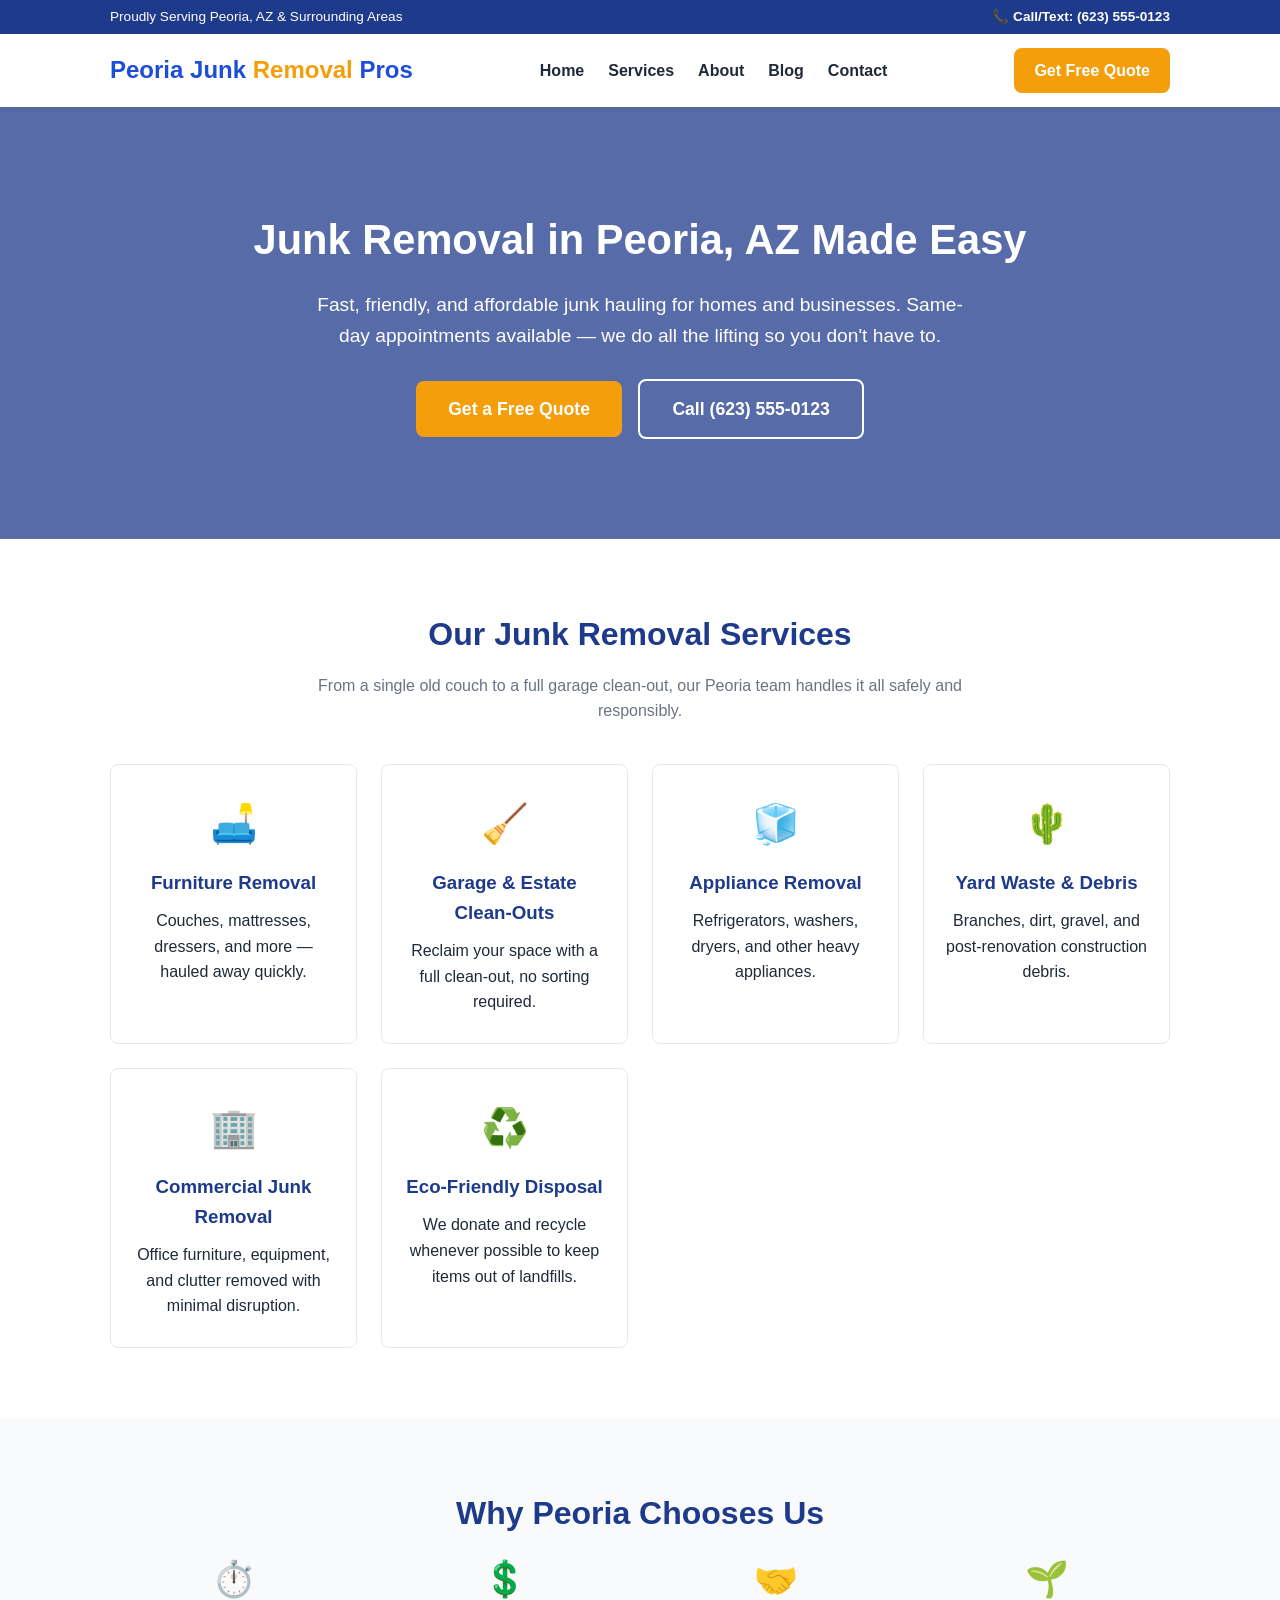
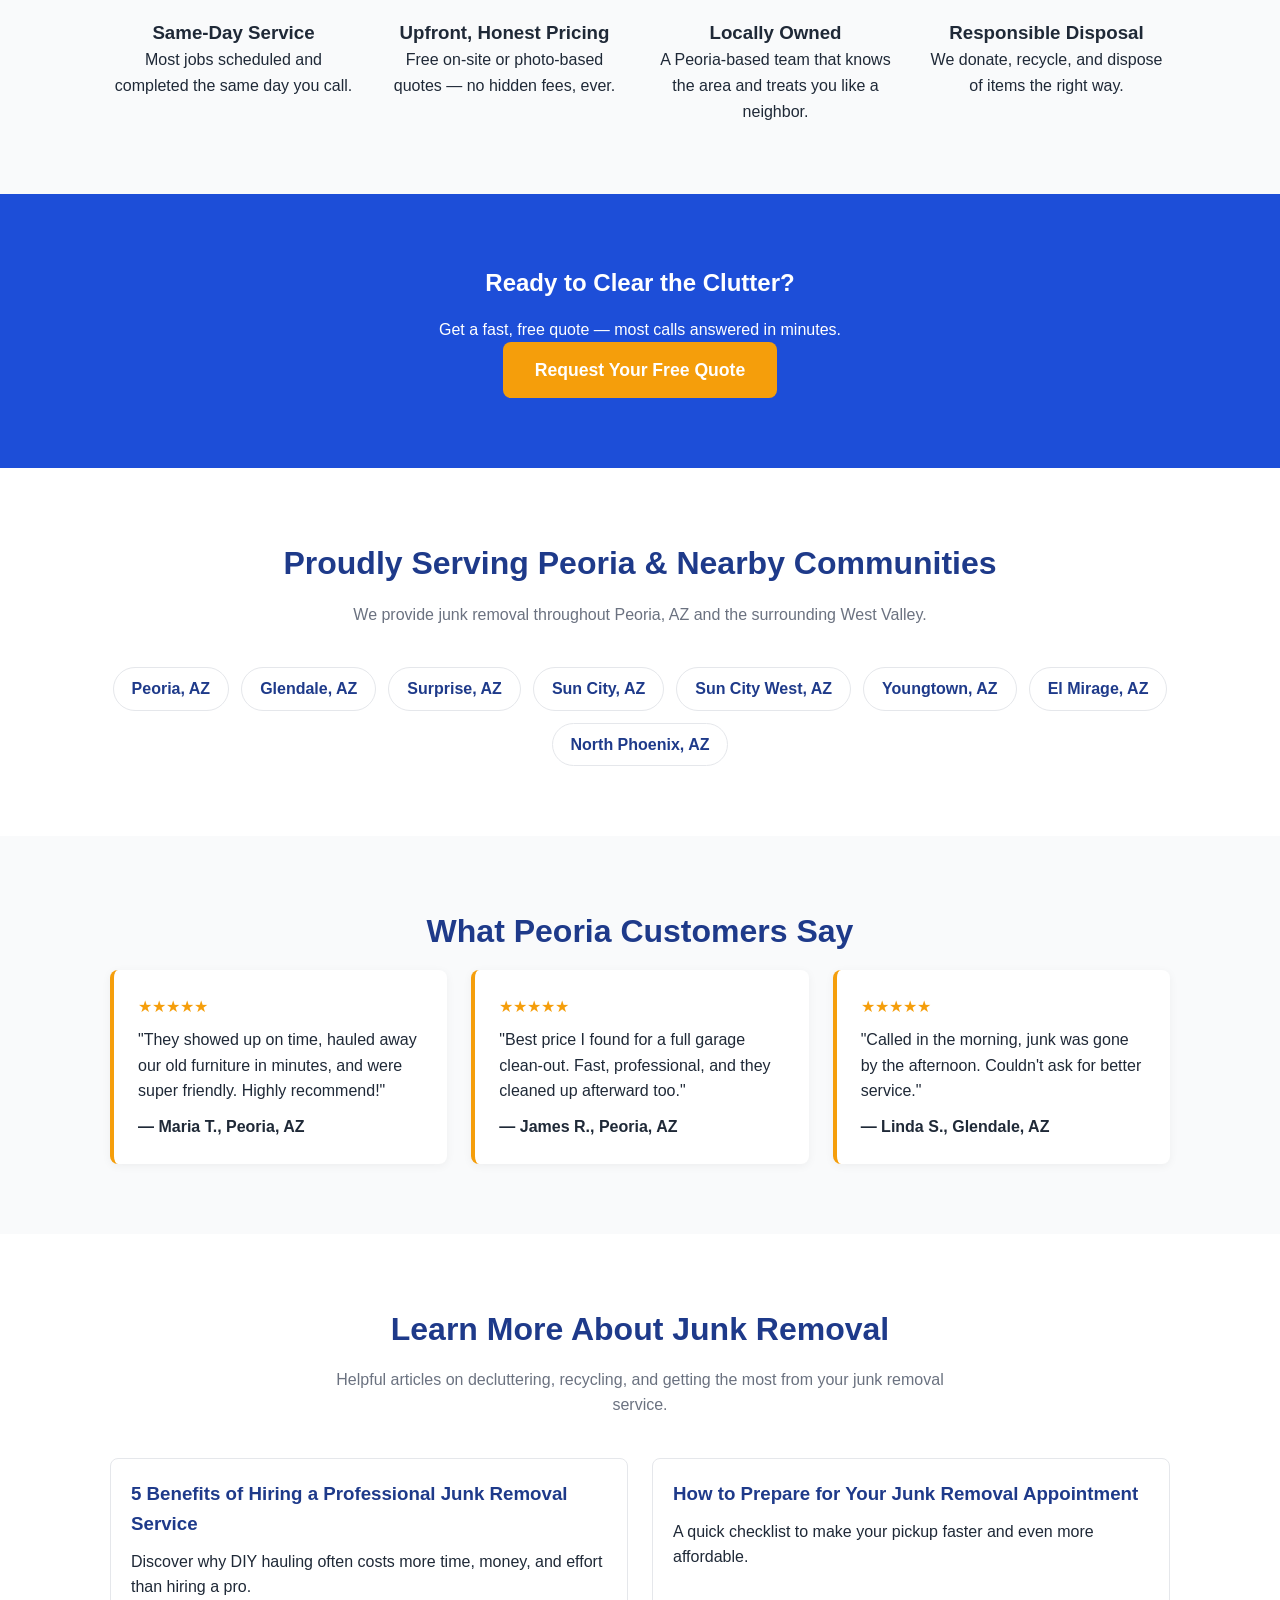
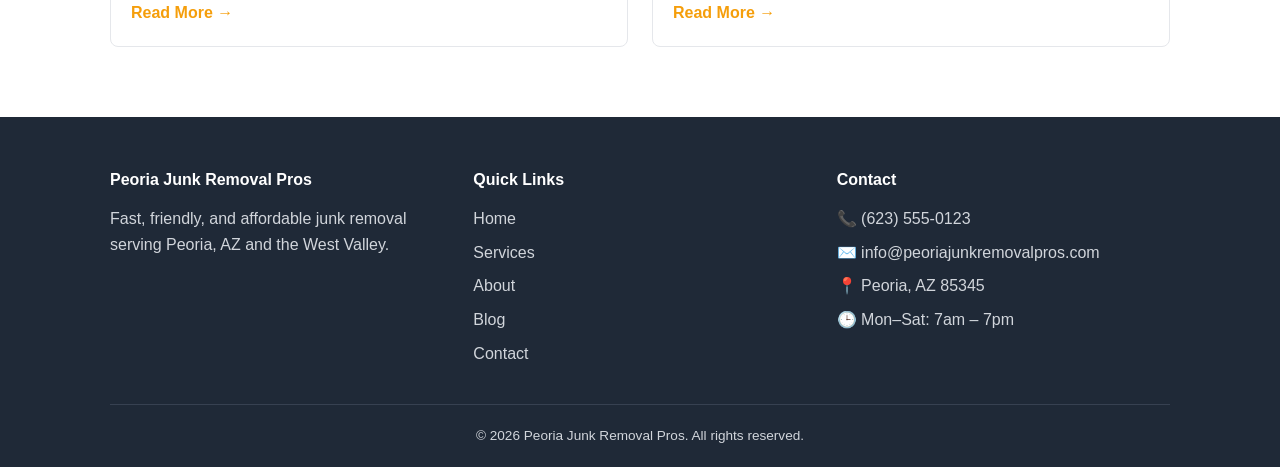
==== index.html @ 0cfc4e04 "Initial junk removal website for Peoria, AZ" ====
<!DOCTYPE html>
<html lang="en">
<head>
<meta charset="UTF-8">
<meta name="viewport" content="width=device-width, initial-scale=1.0">
<title>Junk Removal Peoria AZ | Fast, Affordable Hauling | Peoria Junk Removal Pros</title>
<meta name="description" content="Same-day junk removal in Peoria, AZ. We haul away furniture, appliances, yard waste & more. Free, no-obligation quotes. Locally owned & operated.">
<link rel="canonical" href="https://www.peoriajunkremovalpros.com/">
<link rel="stylesheet" href="css/style.css">
</head>
<body>

<div class="top-bar">
  <div class="container">
    <span>Proudly Serving Peoria, AZ &amp; Surrounding Areas</span>
    <a href="tel:+16235550123">📞 Call/Text: (623) 555-0123</a>
  </div>
</div>

<header class="main-header">
  <div class="container">
    <a href="index.html" class="logo">Peoria Junk <span>Removal</span> Pros</a>
    <button class="menu-toggle" aria-label="Toggle menu">☰</button>
    <nav>
      <ul>
        <li><a href="index.html">Home</a></li>
        <li><a href="services.html">Services</a></li>
        <li><a href="about.html">About</a></li>
        <li><a href="blog/index.html">Blog</a></li>
        <li><a href="contact.html">Contact</a></li>
      </ul>
    </nav>
    <a href="contact.html" class="header-cta">Get Free Quote</a>
  </div>
</header>

<section class="hero">
  <div class="container">
    <h1>Junk Removal in Peoria, AZ Made Easy</h1>
    <p>Fast, friendly, and affordable junk hauling for homes and businesses. Same-day appointments available — we do all the lifting so you don't have to.</p>
    <a href="contact.html" class="btn">Get a Free Quote</a>
    <a href="tel:+16235550123" class="btn btn-secondary">Call (623) 555-0123</a>
  </div>
</section>

<section>
  <div class="container">
    <h2 class="section-title">Our Junk Removal Services</h2>
    <p class="section-subtitle">From a single old couch to a full garage clean-out, our Peoria team handles it all safely and responsibly.</p>
    <div class="services-grid">
      <div class="service-card">
        <div class="icon">🛋️</div>
        <h3>Furniture Removal</h3>
        <p>Couches, mattresses, dressers, and more — hauled away quickly.</p>
      </div>
      <div class="service-card">
        <div class="icon">🧹</div>
        <h3>Garage &amp; Estate Clean-Outs</h3>
        <p>Reclaim your space with a full clean-out, no sorting required.</p>
      </div>
      <div class="service-card">
        <div class="icon">🧊</div>
        <h3>Appliance Removal</h3>
        <p>Refrigerators, washers, dryers, and other heavy appliances.</p>
      </div>
      <div class="service-card">
        <div class="icon">🌵</div>
        <h3>Yard Waste &amp; Debris</h3>
        <p>Branches, dirt, gravel, and post-renovation construction debris.</p>
      </div>
      <div class="service-card">
        <div class="icon">🏢</div>
        <h3>Commercial Junk Removal</h3>
        <p>Office furniture, equipment, and clutter removed with minimal disruption.</p>
      </div>
      <div class="service-card">
        <div class="icon">♻️</div>
        <h3>Eco-Friendly Disposal</h3>
        <p>We donate and recycle whenever possible to keep items out of landfills.</p>
      </div>
    </div>
  </div>
</section>

<section class="bg-light">
  <div class="container">
    <h2 class="section-title">Why Peoria Chooses Us</h2>
    <div class="features-grid">
      <div>
        <div class="icon">⏱️</div>
        <h3>Same-Day Service</h3>
        <p>Most jobs scheduled and completed the same day you call.</p>
      </div>
      <div>
        <div class="icon">💲</div>
        <h3>Upfront, Honest Pricing</h3>
        <p>Free on-site or photo-based quotes — no hidden fees, ever.</p>
      </div>
      <div>
        <div class="icon">🤝</div>
        <h3>Locally Owned</h3>
        <p>A Peoria-based team that knows the area and treats you like a neighbor.</p>
      </div>
      <div>
        <div class="icon">🌱</div>
        <h3>Responsible Disposal</h3>
        <p>We donate, recycle, and dispose of items the right way.</p>
      </div>
    </div>
  </div>
</section>

<section class="cta-banner">
  <div class="container">
    <h2>Ready to Clear the Clutter?</h2>
    <p>Get a fast, free quote — most calls answered in minutes.</p>
    <a href="contact.html" class="btn">Request Your Free Quote</a>
  </div>
</section>

<section>
  <div class="container">
    <h2 class="section-title">Proudly Serving Peoria &amp; Nearby Communities</h2>
    <p class="section-subtitle">We provide junk removal throughout Peoria, AZ and the surrounding West Valley.</p>
    <ul class="area-list">
      <li>Peoria, AZ</li>
      <li>Glendale, AZ</li>
      <li>Surprise, AZ</li>
      <li>Sun City, AZ</li>
      <li>Sun City West, AZ</li>
      <li>Youngtown, AZ</li>
      <li>El Mirage, AZ</li>
      <li>North Phoenix, AZ</li>
    </ul>
  </div>
</section>

<section class="bg-light">
  <div class="container">
    <h2 class="section-title">What Peoria Customers Say</h2>
    <div class="testimonial-grid">
      <div class="testimonial-card">
        <div class="stars">★★★★★</div>
        <p>"They showed up on time, hauled away our old furniture in minutes, and were super friendly. Highly recommend!"</p>
        <div class="author">— Maria T., Peoria, AZ</div>
      </div>
      <div class="testimonial-card">
        <div class="stars">★★★★★</div>
        <p>"Best price I found for a full garage clean-out. Fast, professional, and they cleaned up afterward too."</p>
        <div class="author">— James R., Peoria, AZ</div>
      </div>
      <div class="testimonial-card">
        <div class="stars">★★★★★</div>
        <p>"Called in the morning, junk was gone by the afternoon. Couldn't ask for better service."</p>
        <div class="author">— Linda S., Glendale, AZ</div>
      </div>
    </div>
  </div>
</section>

<section>
  <div class="container">
    <h2 class="section-title">Learn More About Junk Removal</h2>
    <p class="section-subtitle">Helpful articles on decluttering, recycling, and getting the most from your junk removal service.</p>
    <div class="blog-grid">
      <div class="blog-card">
        <div class="blog-content">
          <h3>5 Benefits of Hiring a Professional Junk Removal Service</h3>
          <p>Discover why DIY hauling often costs more time, money, and effort than hiring a pro.</p>
          <a class="read-more" href="blog/benefits-of-junk-removal.html">Read More →</a>
        </div>
      </div>
      <div class="blog-card">
        <div class="blog-content">
          <h3>How to Prepare for Your Junk Removal Appointment</h3>
          <p>A quick checklist to make your pickup faster and even more affordable.</p>
          <a class="read-more" href="blog/preparing-for-junk-removal.html">Read More →</a>
        </div>
      </div>
    </div>
  </div>
</section>

<footer>
  <div class="container">
    <div class="footer-grid">
      <div>
        <h4>Peoria Junk Removal Pros</h4>
        <p>Fast, friendly, and affordable junk removal serving Peoria, AZ and the West Valley.</p>
      </div>
      <div>
        <h4>Quick Links</h4>
        <ul>
          <li><a href="index.html">Home</a></li>
          <li><a href="services.html">Services</a></li>
          <li><a href="about.html">About</a></li>
          <li><a href="blog/index.html">Blog</a></li>
          <li><a href="contact.html">Contact</a></li>
        </ul>
      </div>
      <div>
        <h4>Contact</h4>
        <ul>
          <li>📞 <a href="tel:+16235550123">(623) 555-0123</a></li>
          <li>✉️ <a href="mailto:info@peoriajunkremovalpros.com">info@peoriajunkremovalpros.com</a></li>
          <li>📍 Peoria, AZ 85345</li>
          <li>🕒 Mon–Sat: 7am – 7pm</li>
        </ul>
      </div>
    </div>
    <div class="footer-bottom">
      &copy; <span id="year"></span> Peoria Junk Removal Pros. All rights reserved.
    </div>
  </div>
</footer>

<script src="js/script.js"></script>
</body>
</html>
---- css/style.css ----
/* ===== Variables ===== */
:root {
  --primary: #1d4ed8;      /* blue */
  --primary-dark: #1e3a8a;
  --accent: #f59e0b;       /* orange/amber */
  --dark: #1f2937;
  --light: #f9fafb;
  --gray: #6b7280;
  --radius: 8px;
}

* { margin: 0; padding: 0; box-sizing: border-box; }

body {
  font-family: 'Helvetica Neue', Arial, sans-serif;
  color: var(--dark);
  line-height: 1.6;
  background: #fff;
}

a { text-decoration: none; color: inherit; }
ul { list-style: none; }
img { max-width: 100%; display: block; }

.container {
  max-width: 1100px;
  margin: 0 auto;
  padding: 0 20px;
}

/* ===== Top Bar ===== */
.top-bar {
  background: var(--primary-dark);
  color: #fff;
  font-size: 0.85rem;
  padding: 6px 0;
}
.top-bar .container {
  display: flex;
  justify-content: space-between;
  flex-wrap: wrap;
}
.top-bar a { color: #fff; font-weight: bold; }

/* ===== Header ===== */
header.main-header {
  background: #fff;
  box-shadow: 0 2px 6px rgba(0,0,0,0.08);
  position: sticky;
  top: 0;
  z-index: 100;
}
.main-header .container {
  display: flex;
  align-items: center;
  justify-content: space-between;
  padding-top: 14px;
  padding-bottom: 14px;
}
.logo {
  font-size: 1.5rem;
  font-weight: 800;
  color: var(--primary);
}
.logo span { color: var(--accent); }

nav ul {
  display: flex;
  gap: 24px;
}
nav a {
  font-weight: 600;
  color: var(--dark);
  transition: color 0.2s;
}
nav a:hover { color: var(--primary); }

.header-cta {
  background: var(--accent);
  color: #fff !important;
  padding: 10px 20px;
  border-radius: var(--radius);
  font-weight: 700;
}
.header-cta:hover { background: #d97706; }

.menu-toggle {
  display: none;
  font-size: 1.6rem;
  background: none;
  border: none;
  cursor: pointer;
}

/* ===== Hero ===== */
.hero {
  background: linear-gradient(rgba(30,58,138,0.75), rgba(30,58,138,0.75)),
              url('../images/hero-junk-removal.jpg') center/cover no-repeat;
  color: #fff;
  text-align: center;
  padding: 100px 20px;
}
.hero h1 {
  font-size: 2.6rem;
  margin-bottom: 16px;
}
.hero p {
  font-size: 1.2rem;
  max-width: 650px;
  margin: 0 auto 28px;
}
.btn {
  display: inline-block;
  background: var(--accent);
  color: #fff;
  padding: 14px 32px;
  border-radius: var(--radius);
  font-weight: 700;
  font-size: 1.1rem;
  transition: background 0.2s, transform 0.2s;
}
.btn:hover { background: #d97706; transform: translateY(-2px); }
.btn-secondary {
  background: transparent;
  border: 2px solid #fff;
  margin-left: 12px;
}
.btn-secondary:hover { background: #fff; color: var(--primary-dark); }

/* ===== Section Generic ===== */
section { padding: 70px 0; }
.section-title {
  text-align: center;
  font-size: 2rem;
  margin-bottom: 12px;
  color: var(--primary-dark);
}
.section-subtitle {
  text-align: center;
  color: var(--gray);
  max-width: 650px;
  margin: 0 auto 40px;
}
.bg-light { background: var(--light); }

/* ===== Services Grid ===== */
.services-grid {
  display: grid;
  grid-template-columns: repeat(auto-fit, minmax(240px, 1fr));
  gap: 24px;
}
.service-card {
  background: #fff;
  border: 1px solid #e5e7eb;
  border-radius: var(--radius);
  padding: 28px 22px;
  text-align: center;
  transition: transform 0.2s, box-shadow 0.2s;
}
.service-card:hover {
  transform: translateY(-4px);
  box-shadow: 0 8px 20px rgba(0,0,0,0.08);
}
.service-card .icon {
  font-size: 2.4rem;
  margin-bottom: 14px;
}
.service-card h3 {
  margin-bottom: 10px;
  color: var(--primary-dark);
}

/* ===== Why Choose Us ===== */
.features-grid {
  display: grid;
  grid-template-columns: repeat(auto-fit, minmax(220px, 1fr));
  gap: 24px;
  text-align: center;
}
.features-grid .icon { font-size: 2.2rem; margin-bottom: 10px; }

/* ===== Two Column ===== */
.two-col {
  display: grid;
  grid-template-columns: 1fr 1fr;
  gap: 40px;
  align-items: center;
}
@media (max-width: 768px) {
  .two-col { grid-template-columns: 1fr; }
}

/* ===== Testimonials ===== */
.testimonial-grid {
  display: grid;
  grid-template-columns: repeat(auto-fit, minmax(260px, 1fr));
  gap: 24px;
}
.testimonial-card {
  background: #fff;
  border-radius: var(--radius);
  padding: 24px;
  border-left: 4px solid var(--accent);
  box-shadow: 0 2px 10px rgba(0,0,0,0.05);
}
.testimonial-card .stars { color: var(--accent); margin-bottom: 8px; }
.testimonial-card .author { font-weight: 700; margin-top: 10px; }

/* ===== CTA Banner ===== */
.cta-banner {
  background: var(--primary);
  color: #fff;
  text-align: center;
}
.cta-banner h2 { margin-bottom: 14px; }

/* ===== Service Area ===== */
.area-list {
  display: flex;
  flex-wrap: wrap;
  gap: 12px;
  justify-content: center;
}
.area-list li {
  background: #fff;
  border: 1px solid #e5e7eb;
  border-radius: 999px;
  padding: 8px 18px;
  font-weight: 600;
  color: var(--primary-dark);
}

/* ===== Blog ===== */
.blog-grid {
  display: grid;
  grid-template-columns: repeat(auto-fit, minmax(260px, 1fr));
  gap: 24px;
}
.blog-card {
  border: 1px solid #e5e7eb;
  border-radius: var(--radius);
  overflow: hidden;
  background: #fff;
  display: flex;
  flex-direction: column;
}
.blog-card .blog-content { padding: 20px; flex: 1; display: flex; flex-direction: column; }
.blog-card h3 { color: var(--primary-dark); margin-bottom: 10px; }
.blog-card .read-more { margin-top: auto; font-weight: 700; color: var(--accent); }

article.blog-post {
  max-width: 800px;
  margin: 0 auto;
}
article.blog-post h1 { color: var(--primary-dark); margin-bottom: 16px; }
article.blog-post h2 { color: var(--primary-dark); margin: 28px 0 12px; }
article.blog-post p { margin-bottom: 16px; }
article.blog-post ul { margin: 0 0 16px 20px; list-style: disc; }

/* ===== Form ===== */
form {
  display: grid;
  gap: 16px;
  max-width: 600px;
  margin: 0 auto;
}
input, textarea, select {
  width: 100%;
  padding: 12px 14px;
  border: 1px solid #d1d5db;
  border-radius: var(--radius);
  font-family: inherit;
  font-size: 1rem;
}
label { font-weight: 600; margin-bottom: -8px; display: block; }

/* ===== Footer ===== */
footer {
  background: var(--dark);
  color: #d1d5db;
  padding: 50px 0 20px;
}
.footer-grid {
  display: grid;
  grid-template-columns: repeat(auto-fit, minmax(200px, 1fr));
  gap: 30px;
  margin-bottom: 30px;
}
.footer-grid h4 { color: #fff; margin-bottom: 14px; }
.footer-grid ul li { margin-bottom: 8px; }
.footer-grid a:hover { color: var(--accent); }
.footer-bottom {
  text-align: center;
  border-top: 1px solid #374151;
  padding-top: 20px;
  font-size: 0.85rem;
}

/* ===== Breadcrumb ===== */
.breadcrumb {
  background: var(--light);
  padding: 14px 0;
  font-size: 0.9rem;
  color: var(--gray);
}
.breadcrumb a { color: var(--primary); font-weight: 600; }

/* ===== Responsive ===== */
@media (max-width: 768px) {
  nav { display: none; }
  nav.open { display: block; width: 100%; }
  nav.open ul { flex-direction: column; gap: 0; }
  nav.open ul li { border-top: 1px solid #e5e7eb; }
  nav.open ul li a { display: block; padding: 12px 0; }
  .main-header .container { flex-wrap: wrap; }
  .menu-toggle { display: block; }
  .hero h1 { font-size: 2rem; }
  .header-cta { display: none; }
}
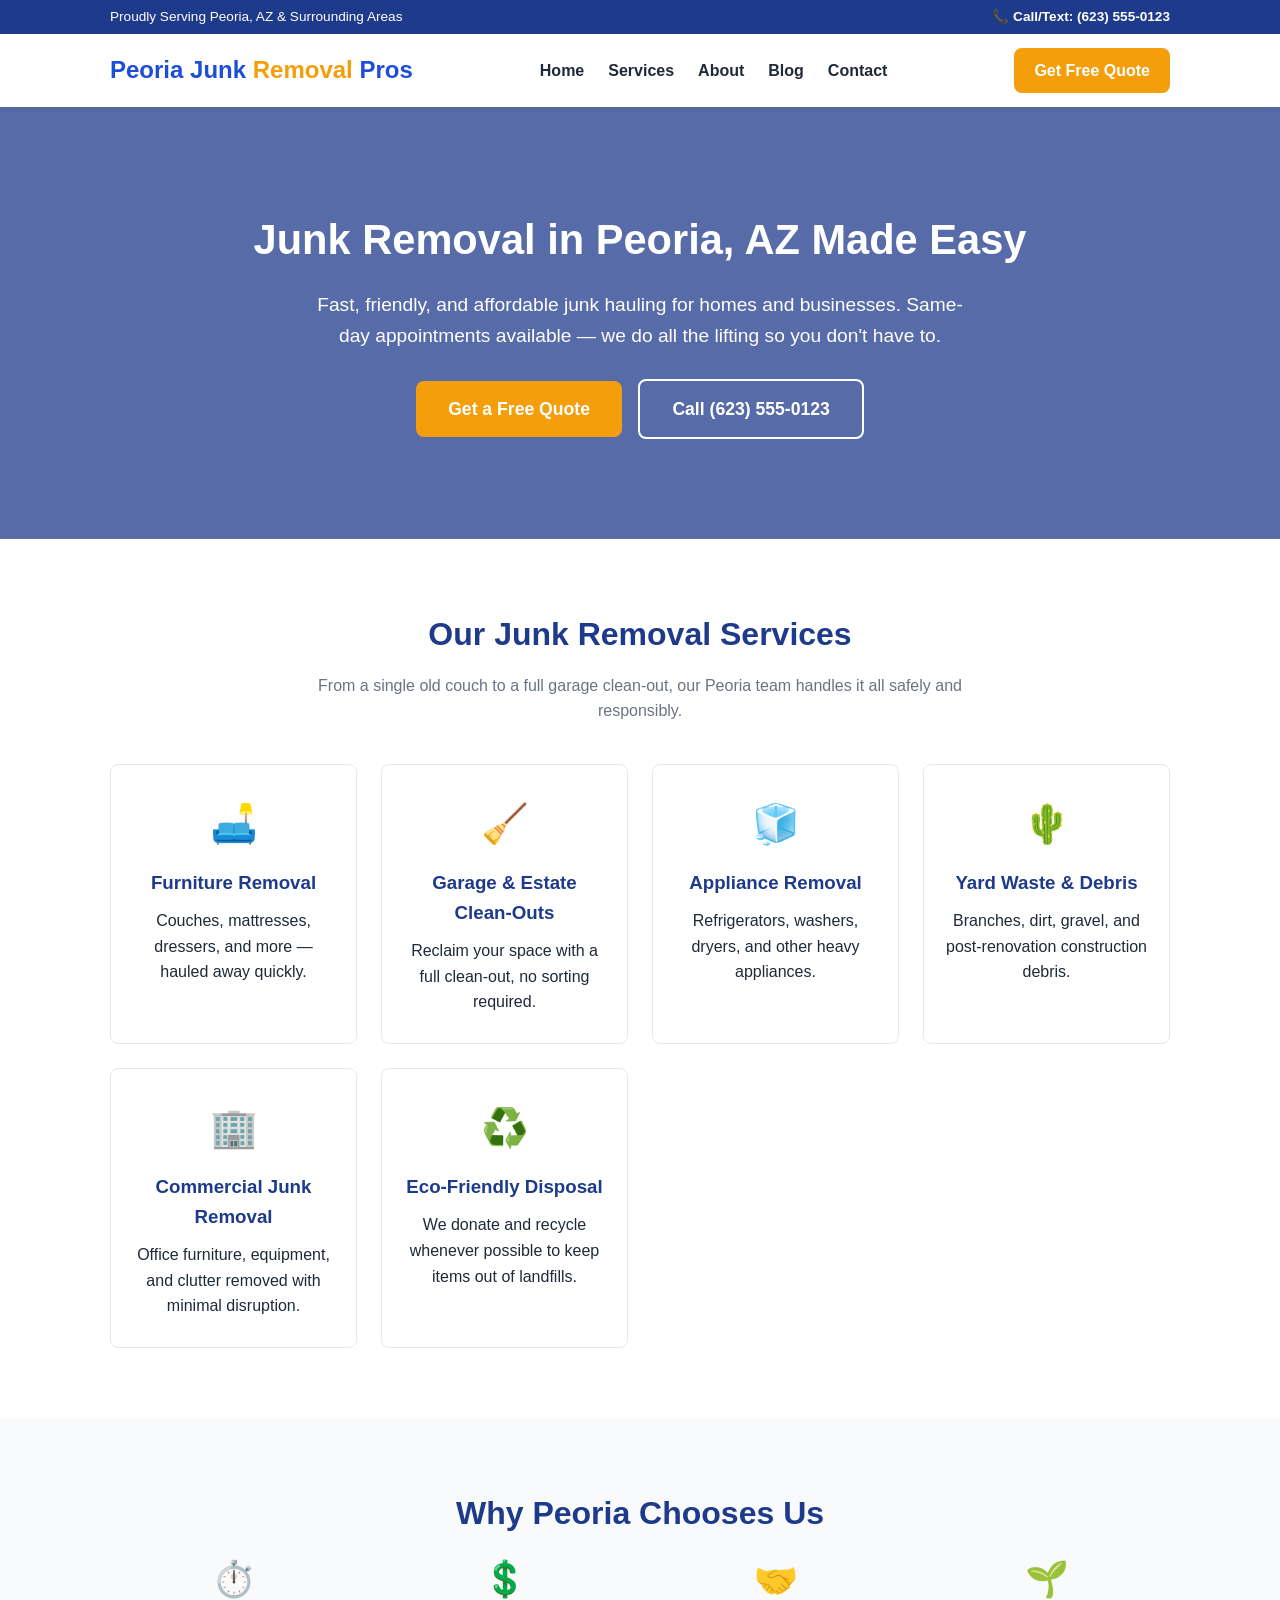
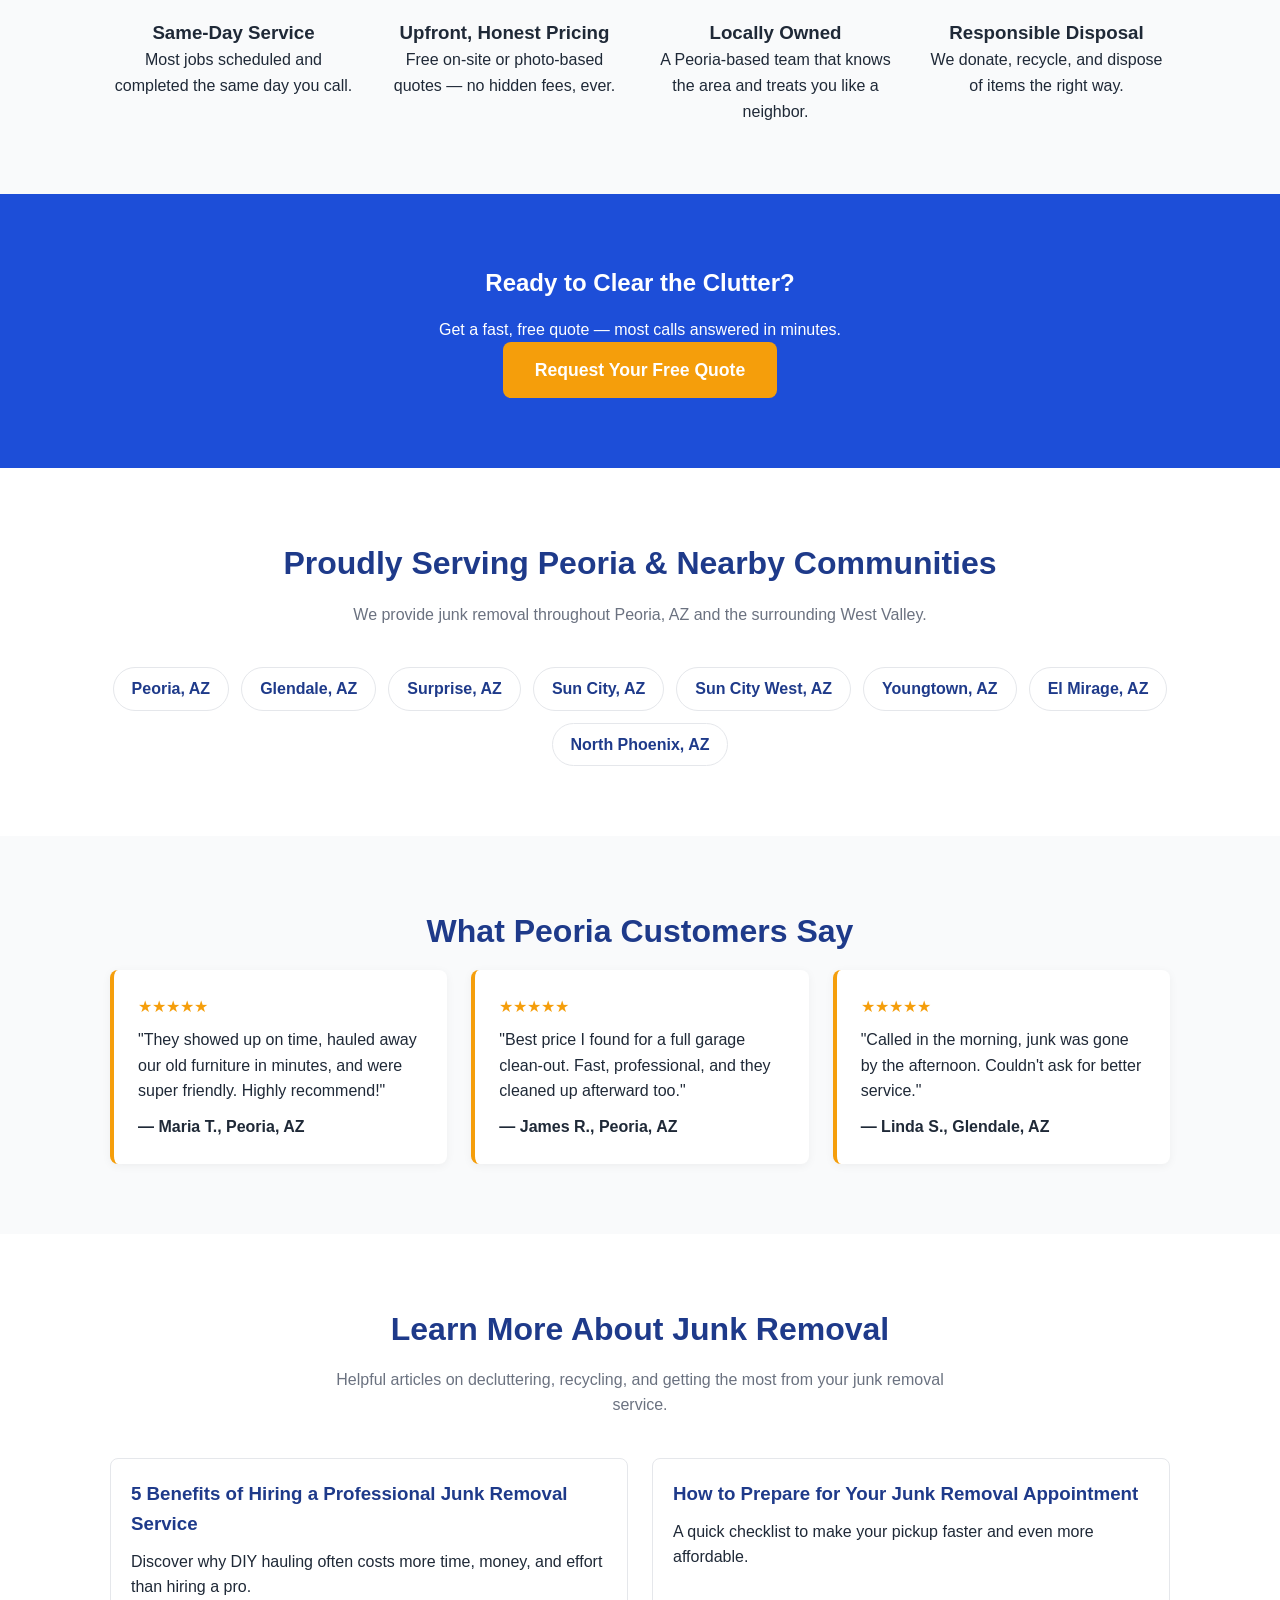
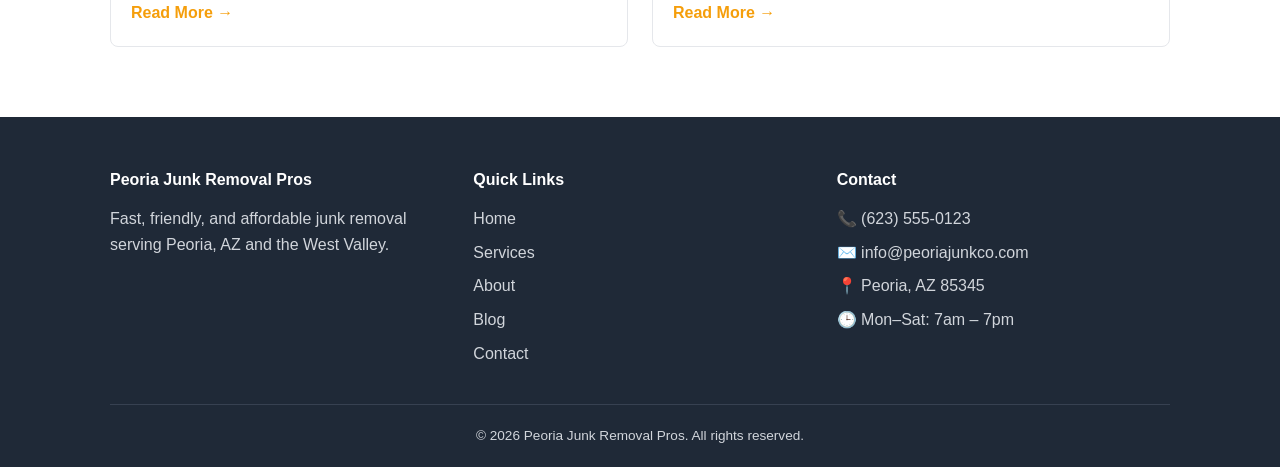
==== commit 64ea7aa9: "Add custom domain (peoriajunkco.com) via CNAME and update site URLs" ====
--- a/index.html
+++ b/index.html
@@ -5,7 +5,7 @@
 <meta name="viewport" content="width=device-width, initial-scale=1.0">
 <title>Junk Removal Peoria AZ | Fast, Affordable Hauling | Peoria Junk Removal Pros</title>
 <meta name="description" content="Same-day junk removal in Peoria, AZ. We haul away furniture, appliances, yard waste & more. Free, no-obligation quotes. Locally owned & operated.">
-<link rel="canonical" href="https://www.peoriajunkremovalpros.com/">
+<link rel="canonical" href="https://peoriajunkco.com/">
 <link rel="stylesheet" href="css/style.css">
 </head>
 <body>
@@ -202,7 +202,7 @@
         <h4>Contact</h4>
         <ul>
           <li>📞 <a href="tel:+16235550123">(623) 555-0123</a></li>
-          <li>✉️ <a href="mailto:info@peoriajunkremovalpros.com">info@peoriajunkremovalpros.com</a></li>
+          <li>✉️ <a href="mailto:info@peoriajunkco.com">info@peoriajunkco.com</a></li>
           <li>📍 Peoria, AZ 85345</li>
           <li>🕒 Mon–Sat: 7am – 7pm</li>
         </ul>
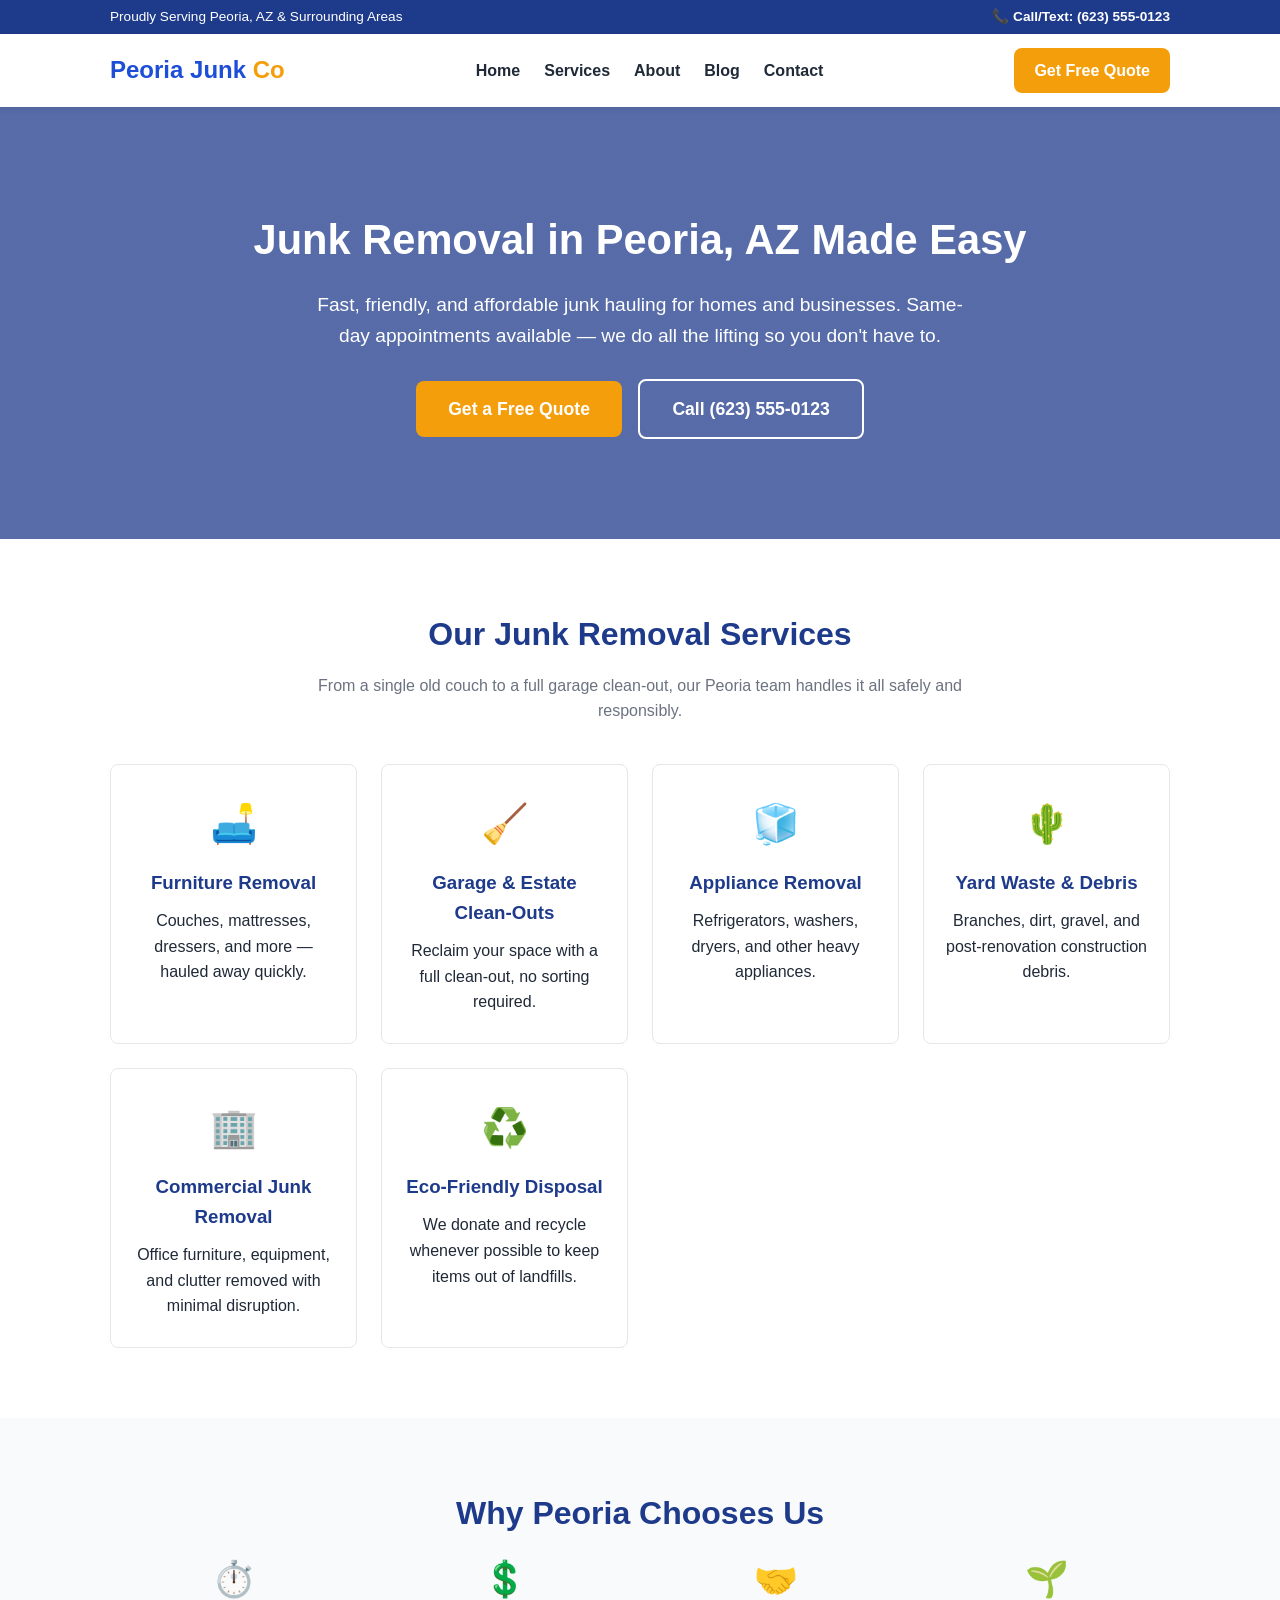
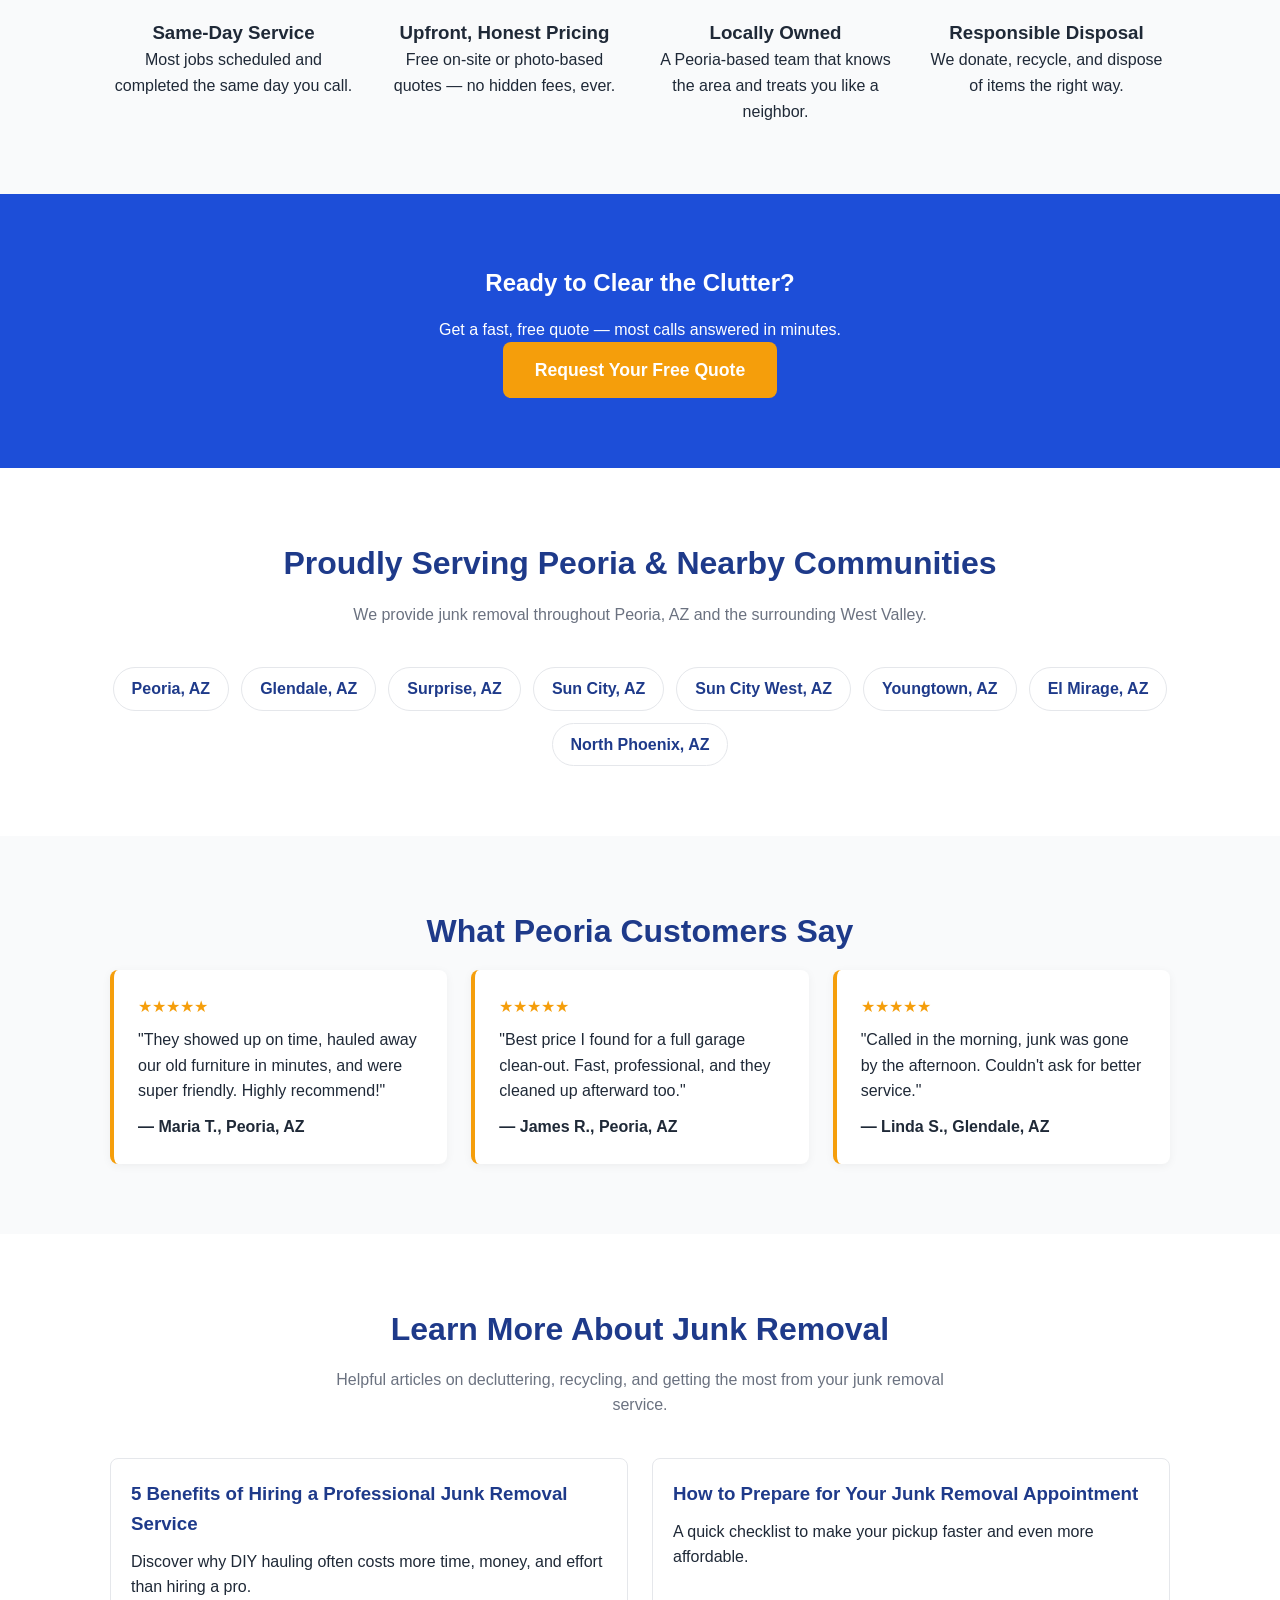
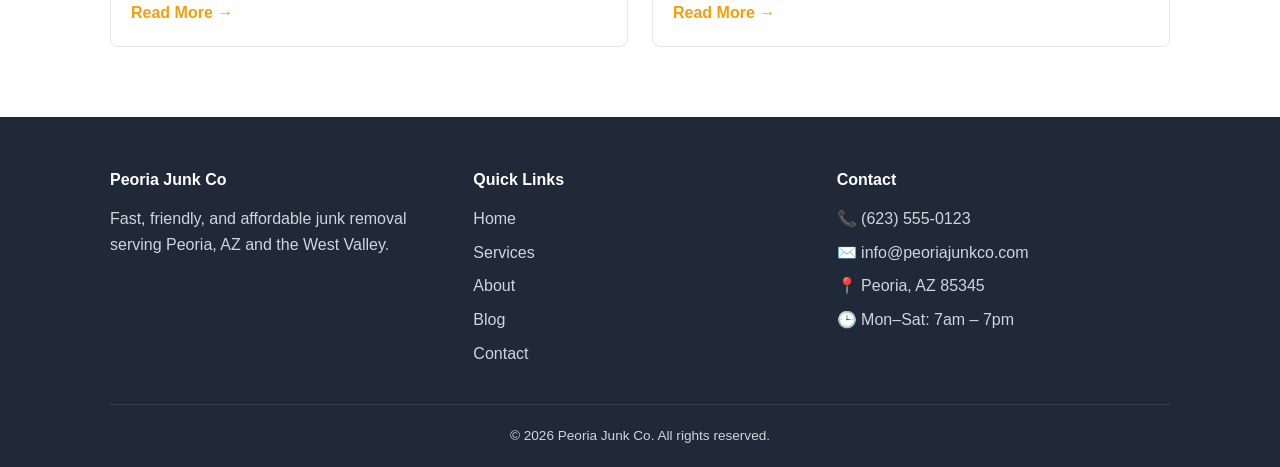
==== commit 1dd17aa5: "Rebrand company name to Peoria Junk Co" ====
--- a/index.html
+++ b/index.html
@@ -3,7 +3,7 @@
 <head>
 <meta charset="UTF-8">
 <meta name="viewport" content="width=device-width, initial-scale=1.0">
-<title>Junk Removal Peoria AZ | Fast, Affordable Hauling | Peoria Junk Removal Pros</title>
+<title>Junk Removal Peoria AZ | Fast, Affordable Hauling | Peoria Junk Co</title>
 <meta name="description" content="Same-day junk removal in Peoria, AZ. We haul away furniture, appliances, yard waste & more. Free, no-obligation quotes. Locally owned & operated.">
 <link rel="canonical" href="https://peoriajunkco.com/">
 <link rel="stylesheet" href="css/style.css">
@@ -19,7 +19,7 @@
 
 <header class="main-header">
   <div class="container">
-    <a href="index.html" class="logo">Peoria Junk <span>Removal</span> Pros</a>
+    <a href="index.html" class="logo">Peoria Junk <span>Co</span></a>
     <button class="menu-toggle" aria-label="Toggle menu">☰</button>
     <nav>
       <ul>
@@ -185,7 +185,7 @@
   <div class="container">
     <div class="footer-grid">
       <div>
-        <h4>Peoria Junk Removal Pros</h4>
+        <h4>Peoria Junk Co</h4>
         <p>Fast, friendly, and affordable junk removal serving Peoria, AZ and the West Valley.</p>
       </div>
       <div>
@@ -209,7 +209,7 @@
       </div>
     </div>
     <div class="footer-bottom">
-      &copy; <span id="year"></span> Peoria Junk Removal Pros. All rights reserved.
+      &copy; <span id="year"></span> Peoria Junk Co. All rights reserved.
     </div>
   </div>
 </footer>
--- a/css/style.css
+++ b/css/style.css
@@ -257,6 +257,14 @@
 article.blog-post p { margin-bottom: 16px; }
 article.blog-post ul { margin: 0 0 16px 20px; list-style: disc; }
 
+/* ===== Inline text links ===== */
+.two-col p a {
+  color: var(--primary);
+  text-decoration: underline;
+  font-weight: 600;
+}
+.two-col p a:hover { color: var(--primary-dark); }
+
 /* ===== Form ===== */
 form {
   display: grid;
@@ -272,7 +280,8 @@
   font-family: inherit;
   font-size: 1rem;
 }
-label { font-weight: 600; margin-bottom: -8px; display: block; }
+label { font-weight: 600; margin-bottom: 6px; display: block; }
+form > div { display: flex; flex-direction: column; }
 
 /* ===== Footer ===== */
 footer {
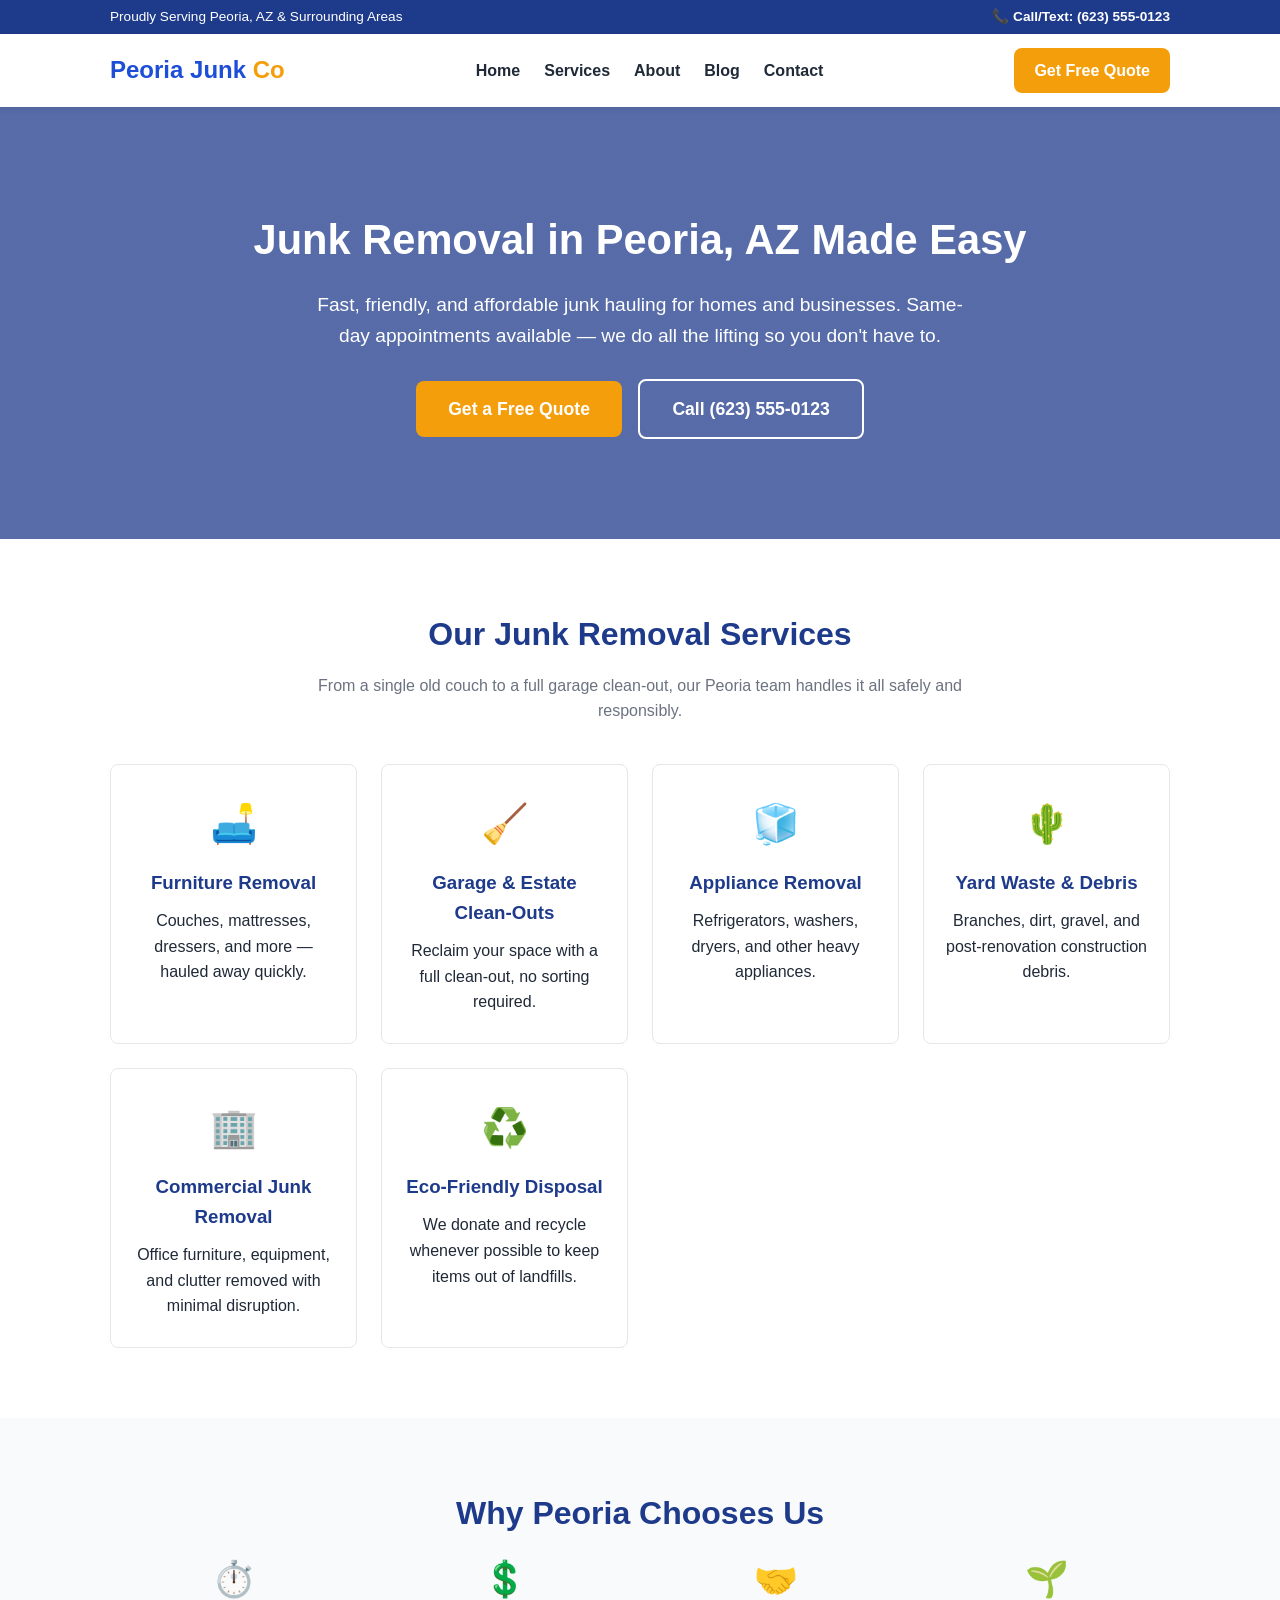
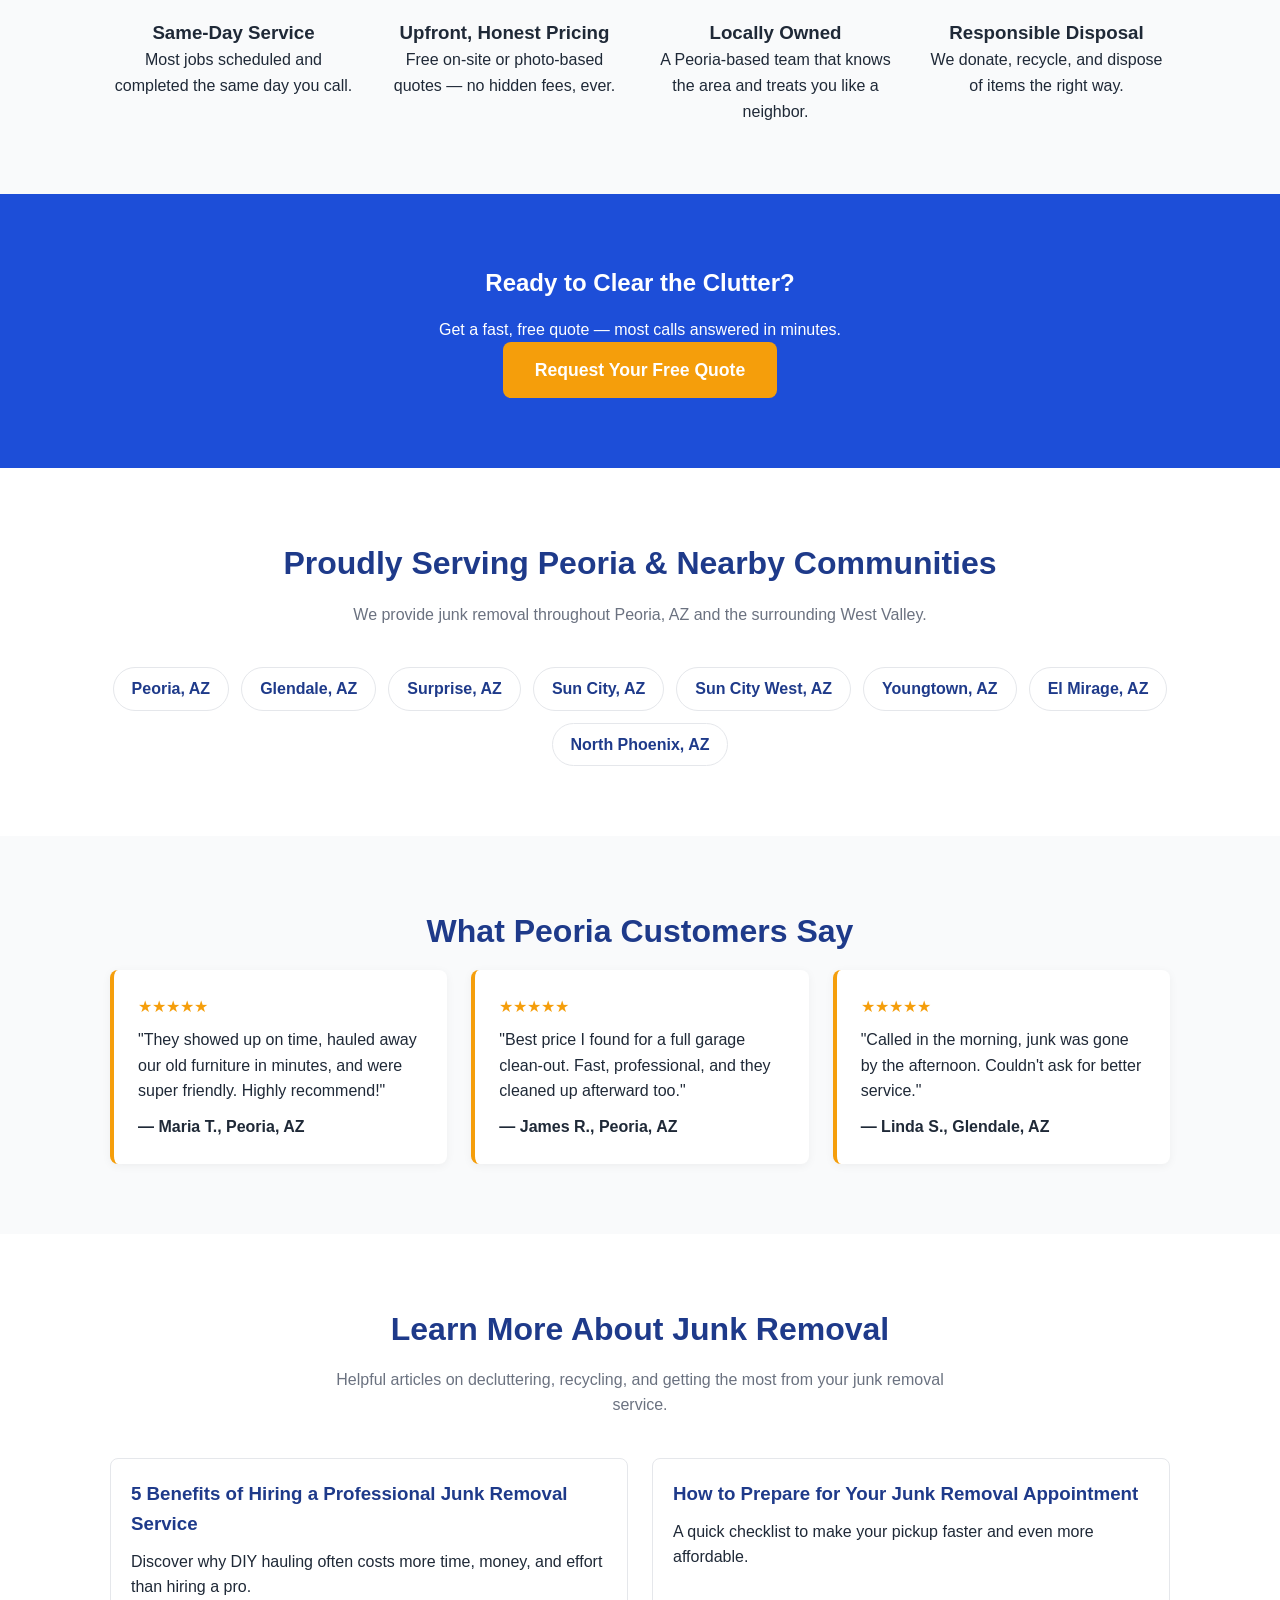
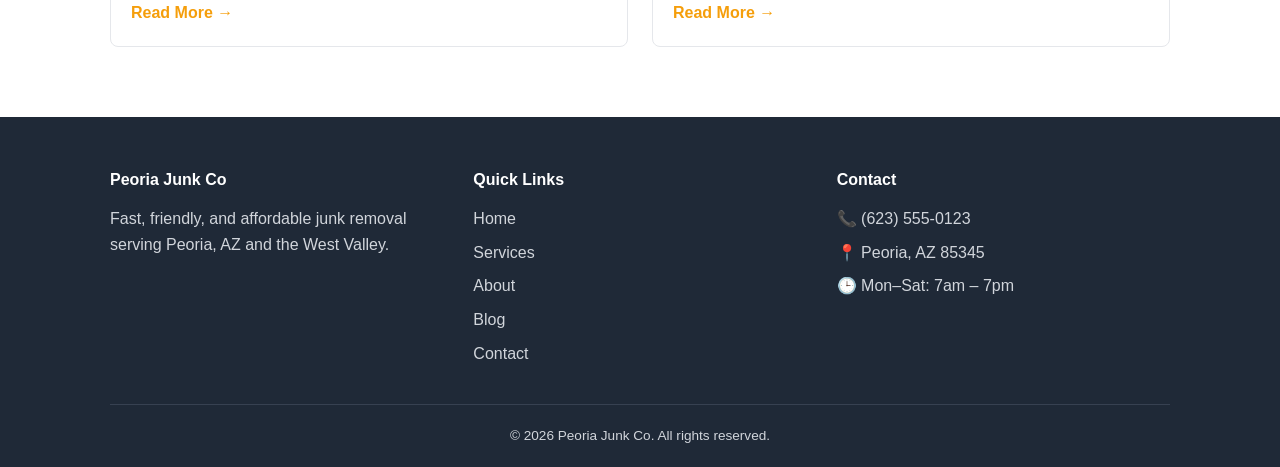
==== commit bd69678d: "Remove email address from footer on all pages" ====
--- a/index.html
+++ b/index.html
@@ -202,7 +202,6 @@
         <h4>Contact</h4>
         <ul>
           <li>📞 <a href="tel:+16235550123">(623) 555-0123</a></li>
-          <li>✉️ <a href="mailto:info@peoriajunkco.com">info@peoriajunkco.com</a></li>
           <li>📍 Peoria, AZ 85345</li>
           <li>🕒 Mon–Sat: 7am – 7pm</li>
         </ul>
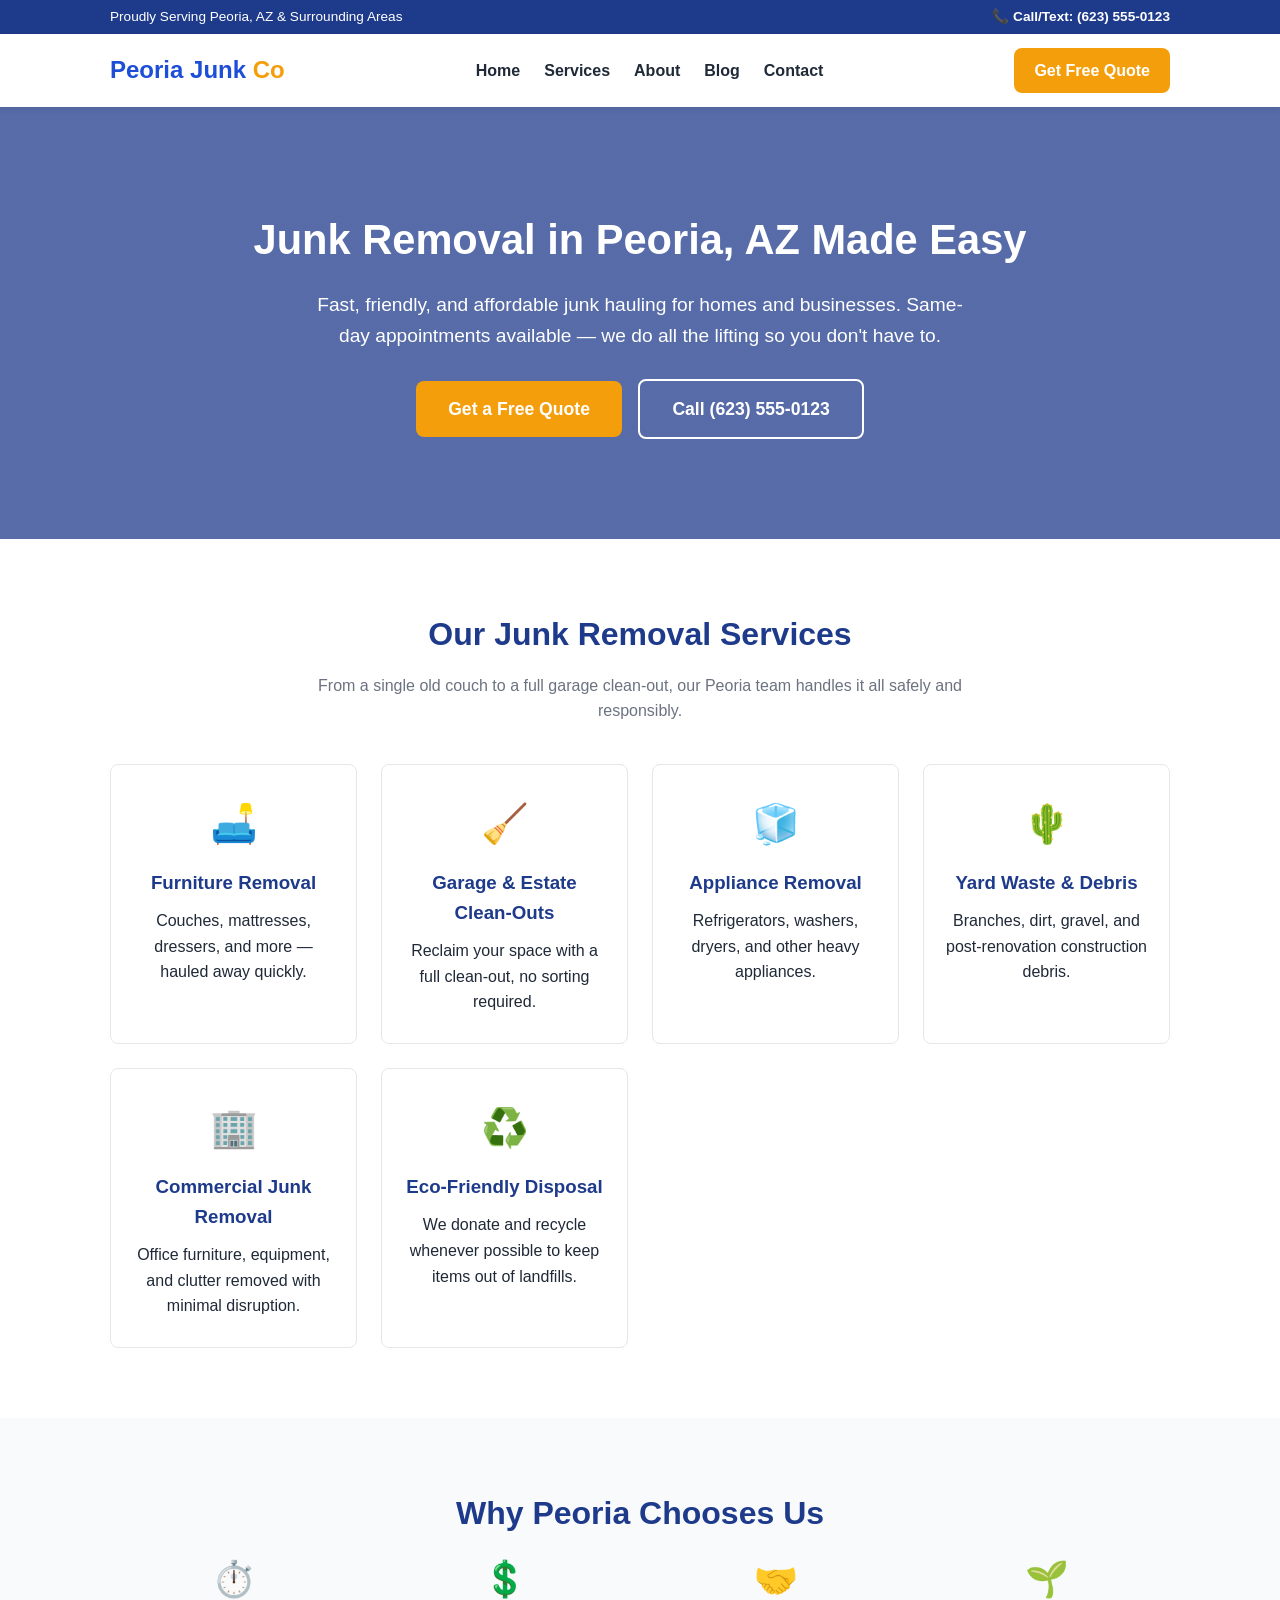
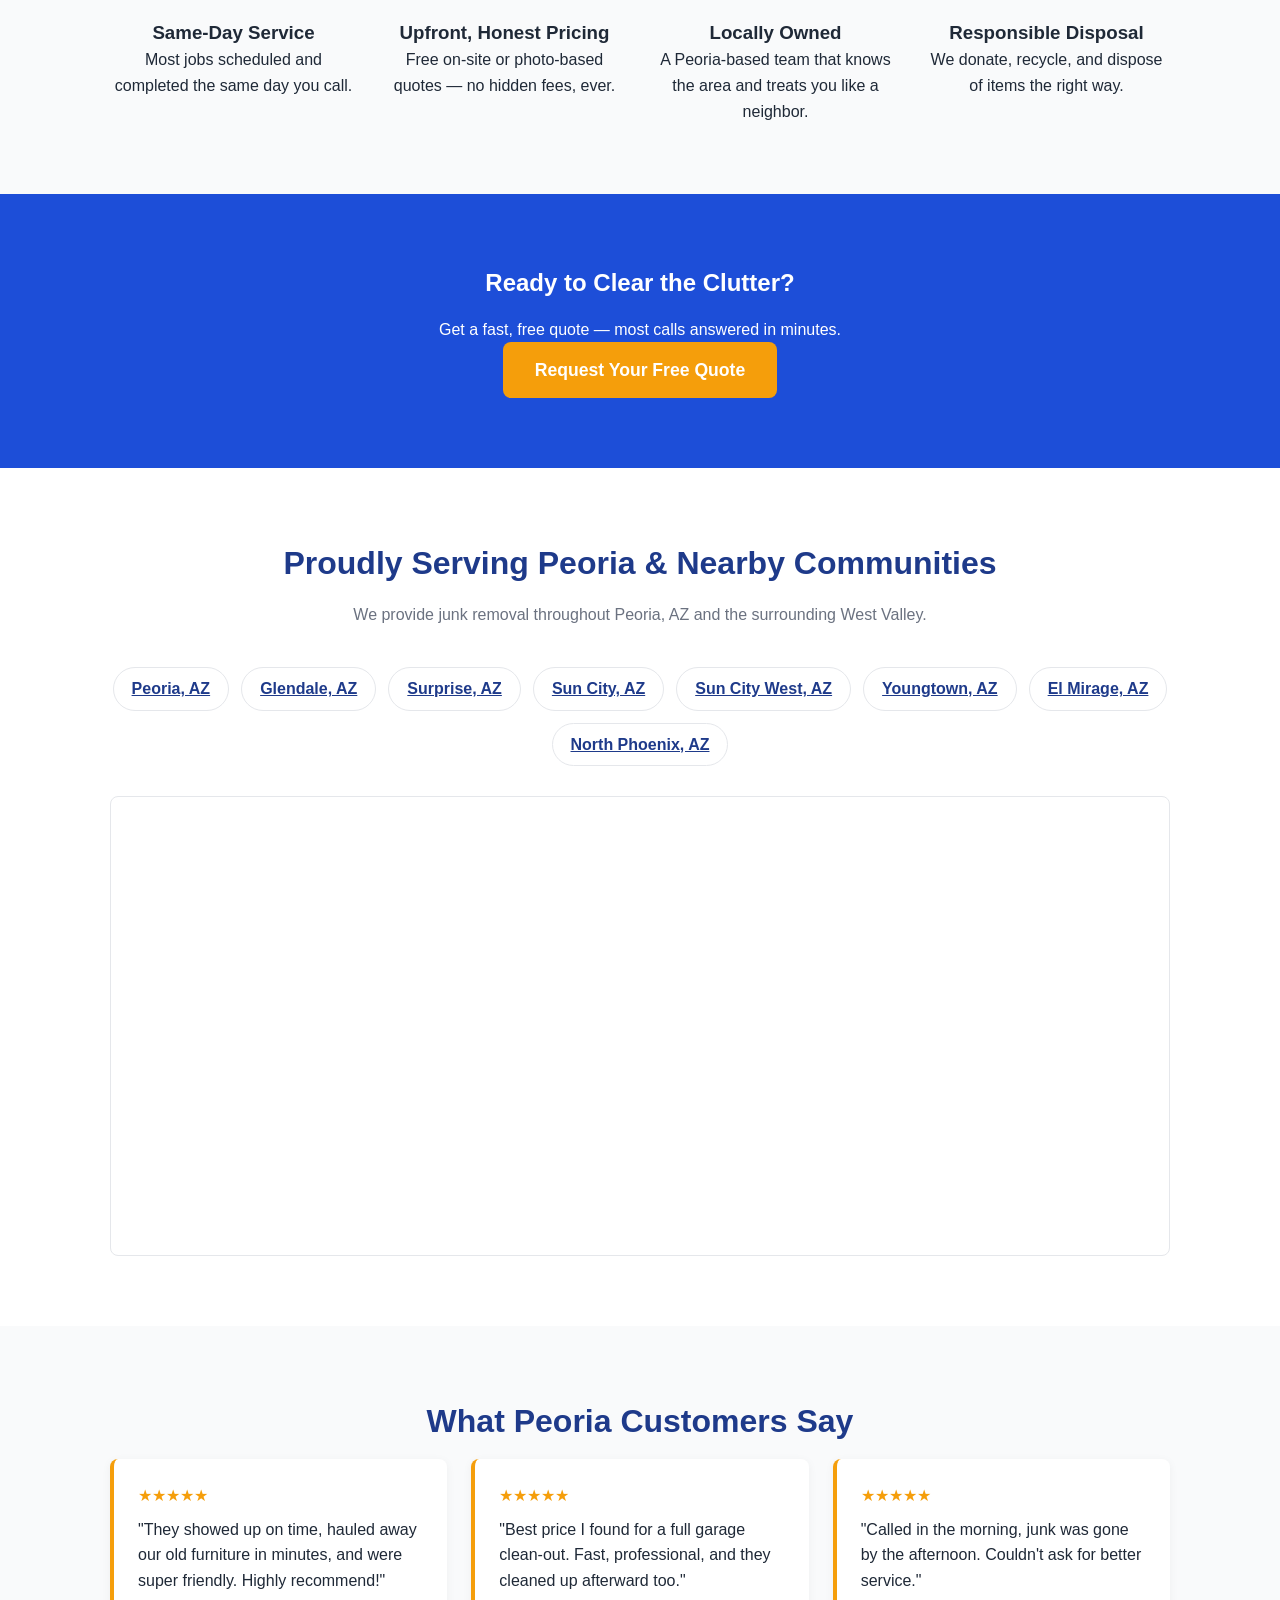
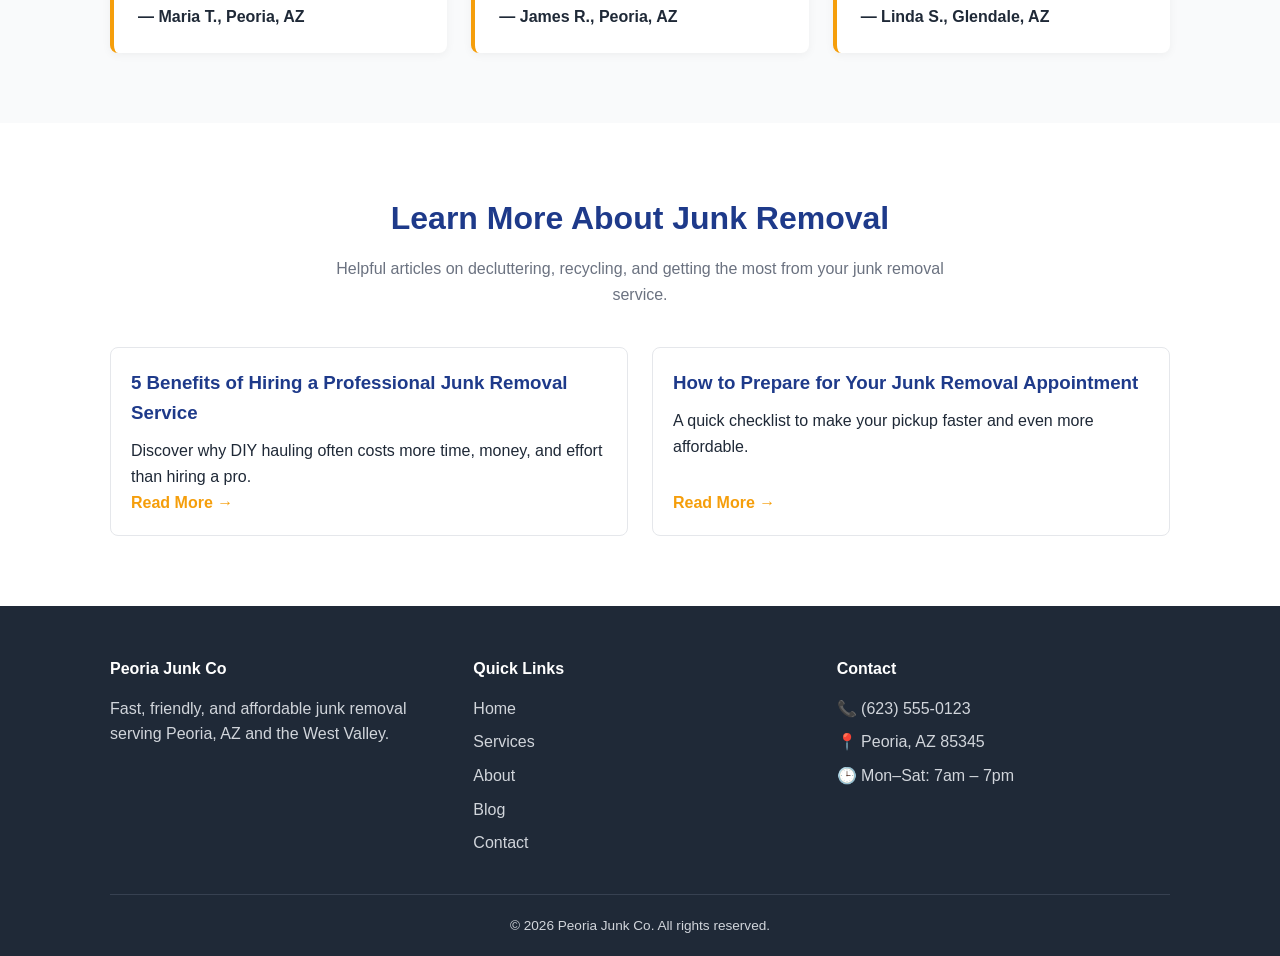
==== commit 3415a152: "Link service area cities to Google Maps and embed Phoenix-area map" ====
--- a/index.html
+++ b/index.html
@@ -123,15 +123,22 @@
     <h2 class="section-title">Proudly Serving Peoria &amp; Nearby Communities</h2>
     <p class="section-subtitle">We provide junk removal throughout Peoria, AZ and the surrounding West Valley.</p>
     <ul class="area-list">
-      <li>Peoria, AZ</li>
-      <li>Glendale, AZ</li>
-      <li>Surprise, AZ</li>
-      <li>Sun City, AZ</li>
-      <li>Sun City West, AZ</li>
-      <li>Youngtown, AZ</li>
-      <li>El Mirage, AZ</li>
-      <li>North Phoenix, AZ</li>
+      <li><a href="https://www.google.com/maps/place/Peoria,+AZ" target="_blank" rel="noopener">Peoria, AZ</a></li>
+      <li><a href="https://www.google.com/maps/place/Glendale,+AZ" target="_blank" rel="noopener">Glendale, AZ</a></li>
+      <li><a href="https://www.google.com/maps/place/Surprise,+AZ" target="_blank" rel="noopener">Surprise, AZ</a></li>
+      <li><a href="https://www.google.com/maps/place/Sun+City,+AZ" target="_blank" rel="noopener">Sun City, AZ</a></li>
+      <li><a href="https://www.google.com/maps/place/Sun+City+West,+AZ" target="_blank" rel="noopener">Sun City West, AZ</a></li>
+      <li><a href="https://www.google.com/maps/place/Youngtown,+AZ" target="_blank" rel="noopener">Youngtown, AZ</a></li>
+      <li><a href="https://www.google.com/maps/place/El+Mirage,+AZ" target="_blank" rel="noopener">El Mirage, AZ</a></li>
+      <li><a href="https://www.google.com/maps/place/North+Phoenix,+Phoenix,+AZ" target="_blank" rel="noopener">North Phoenix, AZ</a></li>
     </ul>
+    <div class="map-embed">
+      <iframe
+        src="https://www.google.com/maps?q=Peoria,+AZ&z=10&output=embed"
+        width="100%" height="450" style="border:0;" allowfullscreen="" loading="lazy"
+        referrerpolicy="no-referrer-when-downgrade"
+        title="Map of Peoria, AZ and surrounding Phoenix-area service area"></iframe>
+    </div>
   </div>
 </section>
 
--- a/css/style.css
+++ b/css/style.css
@@ -227,7 +227,18 @@
   border-radius: 999px;
   padding: 8px 18px;
   font-weight: 600;
+}
+.area-list li a {
   color: var(--primary-dark);
+  text-decoration: underline;
+}
+.area-list li a:hover { color: var(--primary); }
+
+.map-embed {
+  margin-top: 30px;
+  border-radius: var(--radius);
+  overflow: hidden;
+  border: 1px solid #e5e7eb;
 }
 
 /* ===== Blog ===== */
